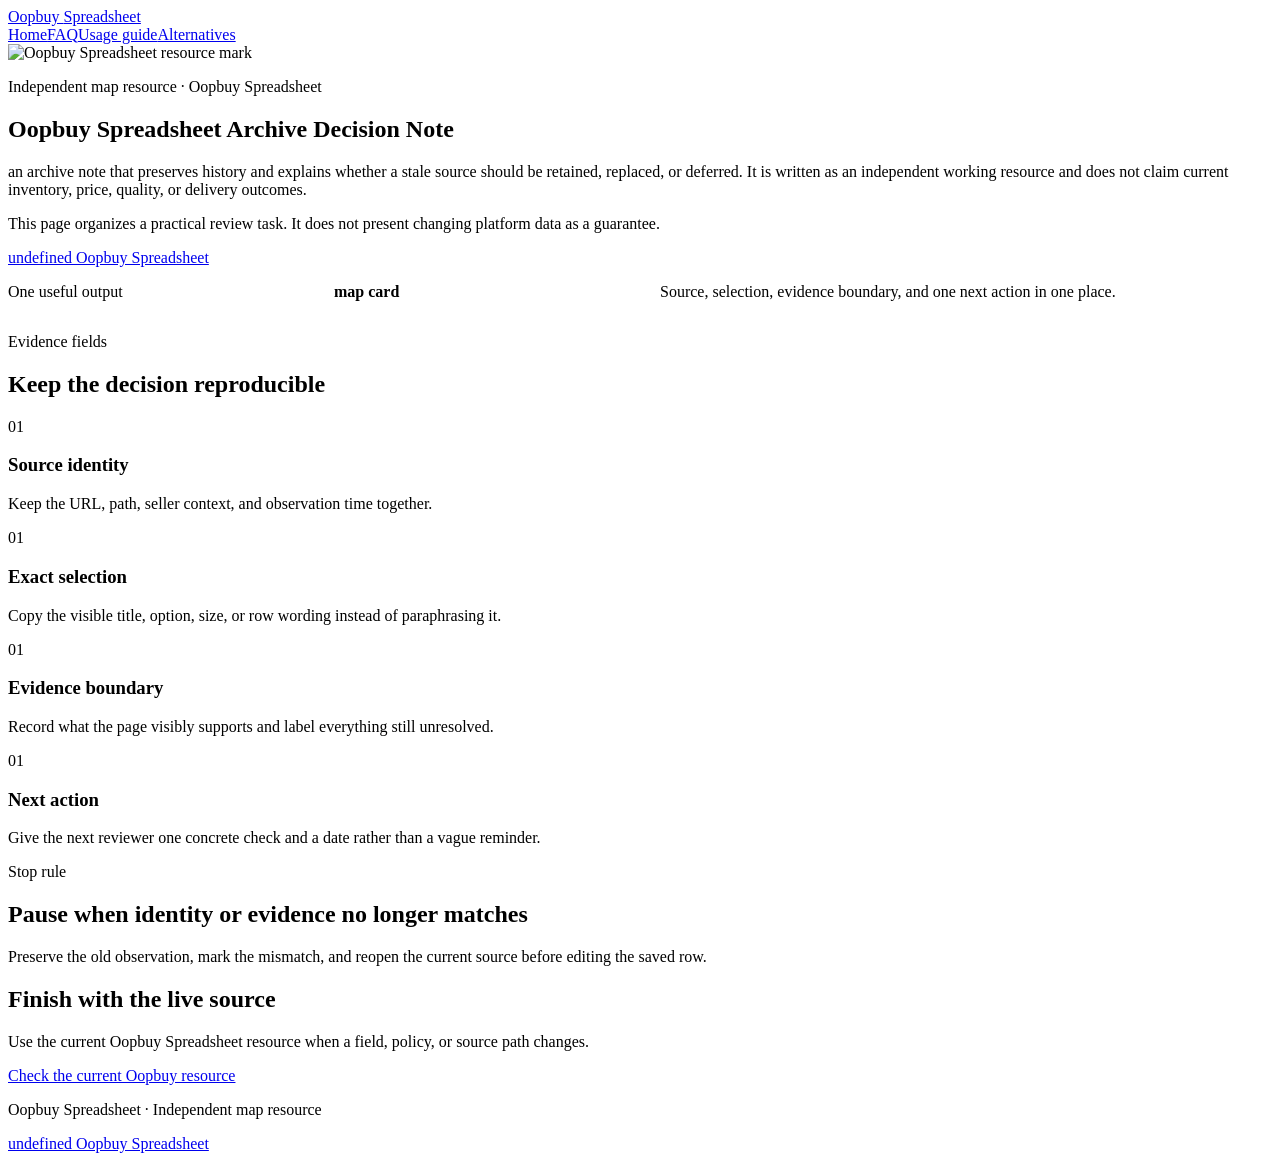
==== index.html @ f2801f82 "Initialize GitHub Pages site" ====
<!doctype html><html lang="en"><head><meta charset="utf-8"><meta name="viewport" content="width=device-width,initial-scale=1"><title>Oopbuy Spreadsheet Archive Decision Note</title><meta name="description" content="an archive note that preserves history and explains whether a stale source should be retained, replaced, or deferred. It is written as an independent working resource and does not claim current inventory, price, quality, or delivery outcomes."><meta name="robots" content="index,follow,max-image-preview:large"><link rel="canonical" href="https://ethanreg005.github.io/oopbuy-spreadsheet-archive-decision-note/"><link rel="stylesheet" href="./styles.css"><style>.hero{display:flex;flex-direction:column;align-items:stretch}.hero-card{display:grid;grid-template-columns:1fr 1fr 2fr;align-items:center;gap:20px}.hero-card strong{margin:0}</style></head><body class="variant-9" style="--ink:#27213f;--accent:#8067d8;--soft:#f2efff"><header><nav class="nav"><a class="brand" href="https://ethanreg005.github.io/oopbuy-spreadsheet-archive-decision-note/">Oopbuy <span>Spreadsheet</span></a><div class="nav-links"><a href="https://ethanreg005.github.io/oopbuy-spreadsheet-archive-decision-note/">Home</a><a href="https://ethanreg005.github.io/oopbuy-spreadsheet-archive-decision-note/faq.html">FAQ</a><a href="https://ethanreg005.github.io/oopbuy-spreadsheet-archive-decision-note/usage-guide.html">Usage guide</a><a href="https://ethanreg005.github.io/oopbuy-spreadsheet-archive-decision-note/alternatives.html">Alternatives</a></div></nav></header><main><section class="hero"><div><img class="logo" src="./brand-logo.png" alt="Oopbuy Spreadsheet resource mark"><p class="kicker">Independent map resource · Oopbuy Spreadsheet</p><h1>Oopbuy Spreadsheet Archive Decision Note</h1><p class="lead">an archive note that preserves history and explains whether a stale source should be retained, replaced, or deferred. It is written as an independent working resource and does not claim current inventory, price, quality, or delivery outcomes.</p><p class="boundary">This page organizes a practical review task. It does not present changing platform data as a guarantee.</p><a class="cta" href="https://oopbuyspsheet.com/">undefined Oopbuy Spreadsheet</a></div><aside class="hero-card"><span>One useful output</span><strong>map card</strong><p>Source, selection, evidence boundary, and one next action in one place.</p></aside></section><section><p class="kicker">Evidence fields</p><h2>Keep the decision reproducible</h2><div class="grid"><article><span class="index">01</span><h3>Source identity</h3><p>Keep the URL, path, seller context, and observation time together.</p></article><article><span class="index">01</span><h3>Exact selection</h3><p>Copy the visible title, option, size, or row wording instead of paraphrasing it.</p></article><article><span class="index">01</span><h3>Evidence boundary</h3><p>Record what the page visibly supports and label everything still unresolved.</p></article><article><span class="index">01</span><h3>Next action</h3><p>Give the next reviewer one concrete check and a date rather than a vague reminder.</p></article></div></section><section class="band"><p class="kicker">Stop rule</p><h2>Pause when identity or evidence no longer matches</h2><p>Preserve the old observation, mark the mismatch, and reopen the current source before editing the saved row.</p></section><section class="callout"><h2>Finish with the live source</h2><p>Use the current Oopbuy Spreadsheet resource when a field, policy, or source path changes.</p><a class="text-link" href="https://oopbuyspsheet.com/">Check the current Oopbuy resource</a></section></main><footer><p>Oopbuy Spreadsheet · Independent map resource</p><a href="https://oopbuyspsheet.com/">undefined Oopbuy Spreadsheet</a></footer></body></html>
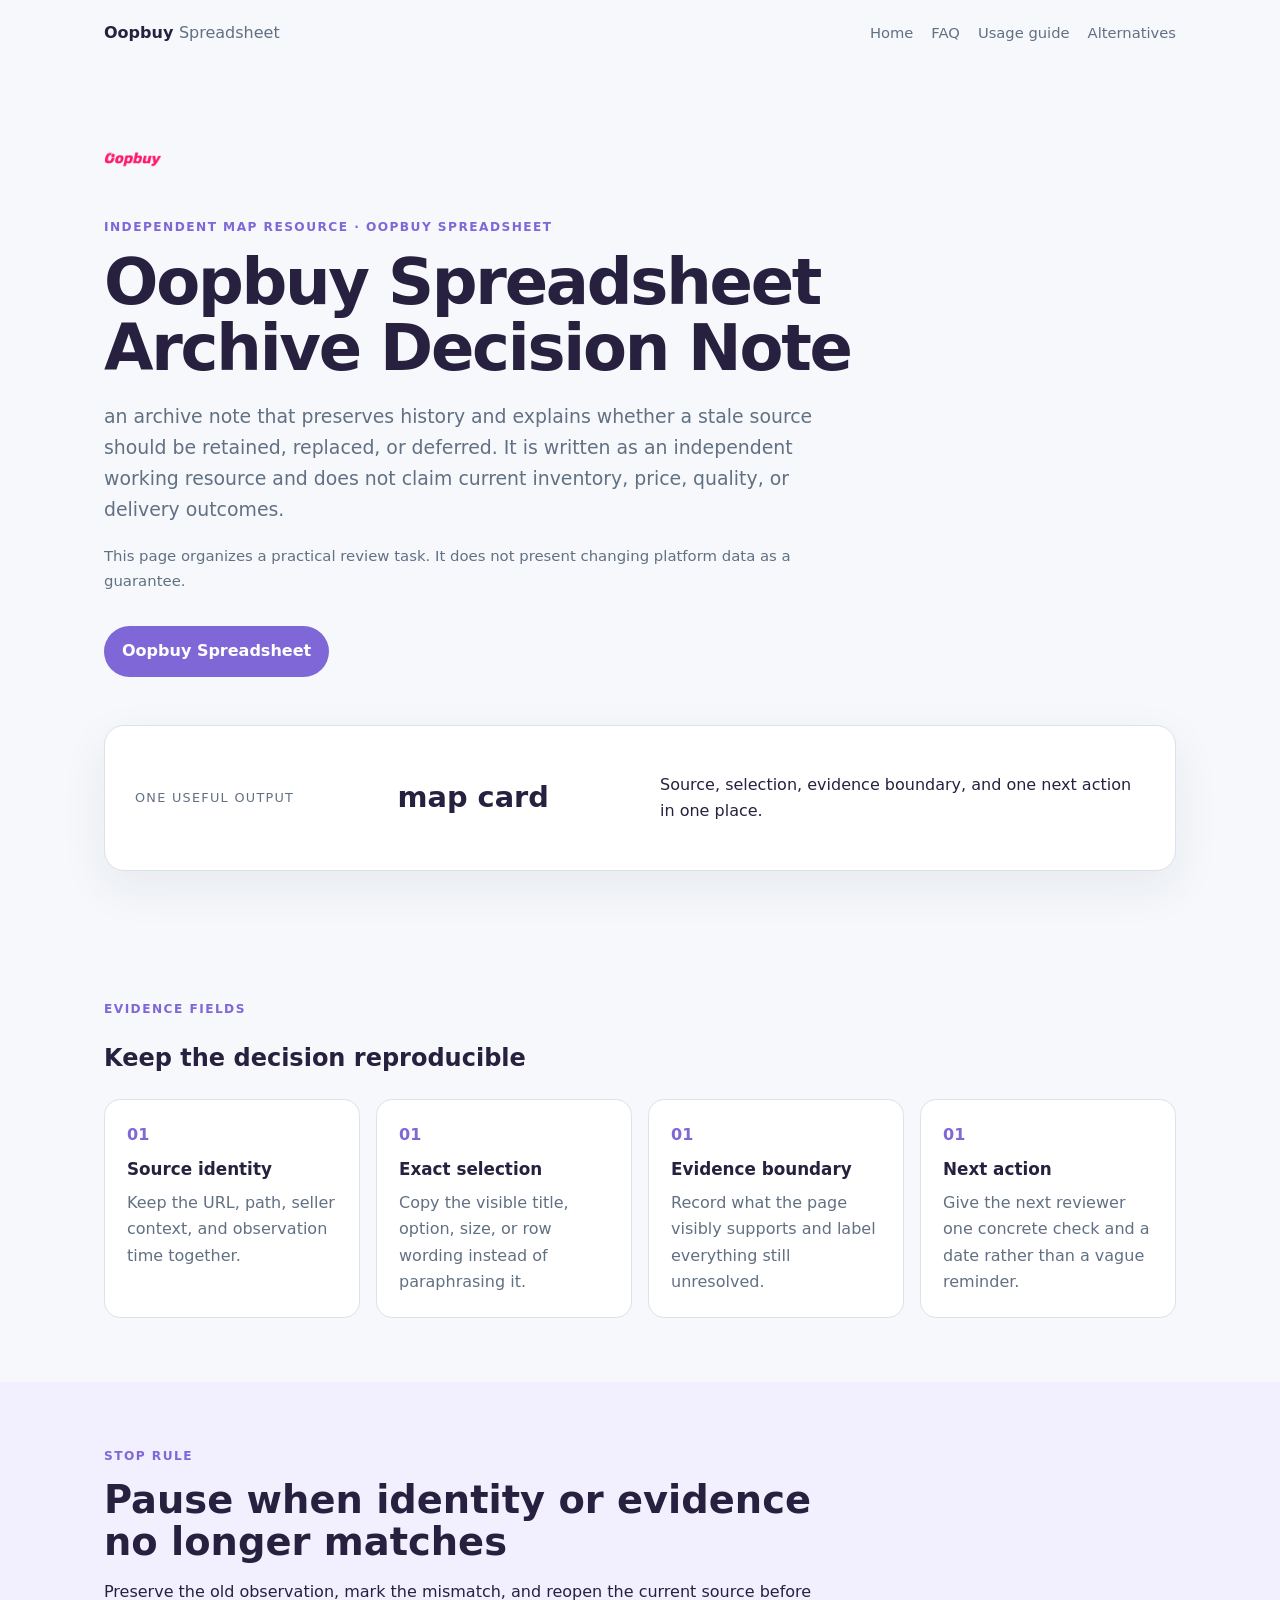
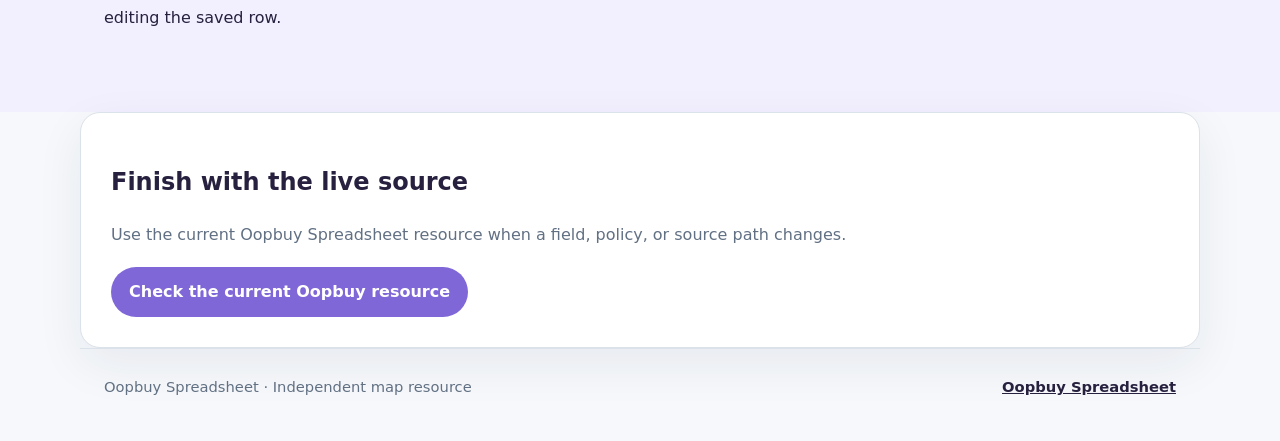
==== commit 53176d63: "Fix unresolved CTA rendering" ====
--- a/index.html
+++ b/index.html
@@ -1 +1 @@
-<!doctype html><html lang="en"><head><meta charset="utf-8"><meta name="viewport" content="width=device-width,initial-scale=1"><title>Oopbuy Spreadsheet Archive Decision Note</title><meta name="description" content="an archive note that preserves history and explains whether a stale source should be retained, replaced, or deferred. It is written as an independent working resource and does not claim current inventory, price, quality, or delivery outcomes."><meta name="robots" content="index,follow,max-image-preview:large"><link rel="canonical" href="https://ethanreg005.github.io/oopbuy-spreadsheet-archive-decision-note/"><link rel="stylesheet" href="./styles.css"><style>.hero{display:flex;flex-direction:column;align-items:stretch}.hero-card{display:grid;grid-template-columns:1fr 1fr 2fr;align-items:center;gap:20px}.hero-card strong{margin:0}</style></head><body class="variant-9" style="--ink:#27213f;--accent:#8067d8;--soft:#f2efff"><header><nav class="nav"><a class="brand" href="https://ethanreg005.github.io/oopbuy-spreadsheet-archive-decision-note/">Oopbuy <span>Spreadsheet</span></a><div class="nav-links"><a href="https://ethanreg005.github.io/oopbuy-spreadsheet-archive-decision-note/">Home</a><a href="https://ethanreg005.github.io/oopbuy-spreadsheet-archive-decision-note/faq.html">FAQ</a><a href="https://ethanreg005.github.io/oopbuy-spreadsheet-archive-decision-note/usage-guide.html">Usage guide</a><a href="https://ethanreg005.github.io/oopbuy-spreadsheet-archive-decision-note/alternatives.html">Alternatives</a></div></nav></header><main><section class="hero"><div><img class="logo" src="./brand-logo.png" alt="Oopbuy Spreadsheet resource mark"><p class="kicker">Independent map resource · Oopbuy Spreadsheet</p><h1>Oopbuy Spreadsheet Archive Decision Note</h1><p class="lead">an archive note that preserves history and explains whether a stale source should be retained, replaced, or deferred. It is written as an independent working resource and does not claim current inventory, price, quality, or delivery outcomes.</p><p class="boundary">This page organizes a practical review task. It does not present changing platform data as a guarantee.</p><a class="cta" href="https://oopbuyspsheet.com/">undefined Oopbuy Spreadsheet</a></div><aside class="hero-card"><span>One useful output</span><strong>map card</strong><p>Source, selection, evidence boundary, and one next action in one place.</p></aside></section><section><p class="kicker">Evidence fields</p><h2>Keep the decision reproducible</h2><div class="grid"><article><span class="index">01</span><h3>Source identity</h3><p>Keep the URL, path, seller context, and observation time together.</p></article><article><span class="index">01</span><h3>Exact selection</h3><p>Copy the visible title, option, size, or row wording instead of paraphrasing it.</p></article><article><span class="index">01</span><h3>Evidence boundary</h3><p>Record what the page visibly supports and label everything still unresolved.</p></article><article><span class="index">01</span><h3>Next action</h3><p>Give the next reviewer one concrete check and a date rather than a vague reminder.</p></article></div></section><section class="band"><p class="kicker">Stop rule</p><h2>Pause when identity or evidence no longer matches</h2><p>Preserve the old observation, mark the mismatch, and reopen the current source before editing the saved row.</p></section><section class="callout"><h2>Finish with the live source</h2><p>Use the current Oopbuy Spreadsheet resource when a field, policy, or source path changes.</p><a class="text-link" href="https://oopbuyspsheet.com/">Check the current Oopbuy resource</a></section></main><footer><p>Oopbuy Spreadsheet · Independent map resource</p><a href="https://oopbuyspsheet.com/">undefined Oopbuy Spreadsheet</a></footer></body></html>+<!doctype html><html lang="en"><head><meta charset="utf-8"><meta name="viewport" content="width=device-width,initial-scale=1"><title>Oopbuy Spreadsheet Archive Decision Note</title><meta name="description" content="an archive note that preserves history and explains whether a stale source should be retained, replaced, or deferred. It is written as an independent working resource and does not claim current inventory, price, quality, or delivery outcomes."><meta name="robots" content="index,follow,max-image-preview:large"><link rel="canonical" href="https://ethanreg005.github.io/oopbuy-spreadsheet-archive-decision-note/"><link rel="stylesheet" href="./styles.css"><style>.hero{display:flex;flex-direction:column;align-items:stretch}.hero-card{display:grid;grid-template-columns:1fr 1fr 2fr;align-items:center;gap:20px}.hero-card strong{margin:0}</style></head><body class="variant-9" style="--ink:#27213f;--accent:#8067d8;--soft:#f2efff"><header><nav class="nav"><a class="brand" href="https://ethanreg005.github.io/oopbuy-spreadsheet-archive-decision-note/">Oopbuy <span>Spreadsheet</span></a><div class="nav-links"><a href="https://ethanreg005.github.io/oopbuy-spreadsheet-archive-decision-note/">Home</a><a href="https://ethanreg005.github.io/oopbuy-spreadsheet-archive-decision-note/faq.html">FAQ</a><a href="https://ethanreg005.github.io/oopbuy-spreadsheet-archive-decision-note/usage-guide.html">Usage guide</a><a href="https://ethanreg005.github.io/oopbuy-spreadsheet-archive-decision-note/alternatives.html">Alternatives</a></div></nav></header><main><section class="hero"><div><img class="logo" src="./brand-logo.png" alt="Oopbuy Spreadsheet resource mark"><p class="kicker">Independent map resource · Oopbuy Spreadsheet</p><h1>Oopbuy Spreadsheet Archive Decision Note</h1><p class="lead">an archive note that preserves history and explains whether a stale source should be retained, replaced, or deferred. It is written as an independent working resource and does not claim current inventory, price, quality, or delivery outcomes.</p><p class="boundary">This page organizes a practical review task. It does not present changing platform data as a guarantee.</p><a class="cta" href="https://oopbuyspsheet.com/">Oopbuy Spreadsheet</a></div><aside class="hero-card"><span>One useful output</span><strong>map card</strong><p>Source, selection, evidence boundary, and one next action in one place.</p></aside></section><section><p class="kicker">Evidence fields</p><h2>Keep the decision reproducible</h2><div class="grid"><article><span class="index">01</span><h3>Source identity</h3><p>Keep the URL, path, seller context, and observation time together.</p></article><article><span class="index">01</span><h3>Exact selection</h3><p>Copy the visible title, option, size, or row wording instead of paraphrasing it.</p></article><article><span class="index">01</span><h3>Evidence boundary</h3><p>Record what the page visibly supports and label everything still unresolved.</p></article><article><span class="index">01</span><h3>Next action</h3><p>Give the next reviewer one concrete check and a date rather than a vague reminder.</p></article></div></section><section class="band"><p class="kicker">Stop rule</p><h2>Pause when identity or evidence no longer matches</h2><p>Preserve the old observation, mark the mismatch, and reopen the current source before editing the saved row.</p></section><section class="callout"><h2>Finish with the live source</h2><p>Use the current Oopbuy Spreadsheet resource when a field, policy, or source path changes.</p><a class="text-link" href="https://oopbuyspsheet.com/">Check the current Oopbuy resource</a></section></main><footer><p>Oopbuy Spreadsheet · Independent map resource</p><a href="https://oopbuyspsheet.com/">Oopbuy Spreadsheet</a></footer></body></html>
--- a/styles.css
+++ b/styles.css
@@ -0,0 +1 @@
+:root{color-scheme:light;--ink:#203047;--muted:#617083;--line:#dbe2e9;--paper:#f6f8fb;--panel:#fff;--accent:#0c7285;--soft:#e6f6f7}*{box-sizing:border-box}body{margin:0;background:var(--paper);color:var(--ink);font:16px/1.65 Inter,ui-sans-serif,system-ui,-apple-system,"Segoe UI",sans-serif}a{color:inherit}.nav{max-width:1120px;margin:auto;padding:20px 24px;display:flex;align-items:center;justify-content:space-between;gap:24px}.brand{font-weight:800;text-decoration:none}.brand span{font-weight:500;color:var(--muted)}.nav-links{display:flex;gap:18px;flex-wrap:wrap;font-size:.92rem}.nav-links a{text-decoration:none;color:var(--muted)}.hero,.compact-hero,main>section{max-width:1120px;margin:0 auto;padding:64px 24px}.hero{display:grid;grid-template-columns:minmax(0,1.25fr) minmax(260px,.75fr);gap:48px;align-items:center}.compact-hero{padding-bottom:28px}.kicker{margin:0 0 12px;color:var(--accent);font-size:.76rem;font-weight:800;letter-spacing:.12em;text-transform:uppercase}.hero h1,.compact-hero h1{max-width:820px;margin:0 0 18px;font-size:clamp(2.2rem,5vw,4.5rem);line-height:1.04;letter-spacing:-.035em}.compact-hero h1{font-size:clamp(2rem,4vw,3.5rem)}.lead{max-width:760px;color:var(--muted);font-size:1.18rem}.boundary{max-width:700px;color:var(--muted);font-size:.93rem}.cta,.text-link{display:inline-flex;align-items:center;margin-top:18px;background:var(--accent);color:#fff;padding:12px 18px;border-radius:999px;text-decoration:none;font-weight:750}.hero-card,.callout{background:var(--panel);border:1px solid var(--line);border-radius:20px;padding:30px;box-shadow:0 16px 48px #20304712}.hero-card span{display:block;color:var(--muted);font-size:.8rem;text-transform:uppercase;letter-spacing:.1em}.hero-card strong{display:block;margin:16px 0 4px;font-size:1.8rem;line-height:1.1}.grid{display:grid;grid-template-columns:repeat(4,minmax(0,1fr));gap:16px}.grid article,.comparison article{background:var(--panel);border:1px solid var(--line);padding:22px;border-radius:16px}.grid h3{margin:8px 0 6px;font-size:1.05rem}.grid p,.comparison p,.callout p{color:var(--muted);margin:0}.index{font-weight:800;color:var(--accent)}.band{background:var(--soft);max-width:none!important;padding-left:max(24px,calc((100vw - 1072px)/2))!important;padding-right:max(24px,calc((100vw - 1072px)/2))!important}.band h2,.steps-block h2,.review h2{max-width:760px;margin:0 0 12px;font-size:clamp(1.7rem,3vw,2.6rem);line-height:1.1}.band p{max-width:760px}.steps,.steps-block ol{list-style:none;margin:0;padding:0;display:grid;gap:14px;max-width:820px}.steps li,.steps-block li{display:flex;gap:18px;align-items:flex-start;background:var(--panel);border:1px solid var(--line);border-radius:14px;padding:18px}.steps li>span,.steps-block b{color:var(--accent);font-weight:850;min-width:28px}.steps h2{font-size:1.12rem;margin:0 0 4px}.steps p{color:var(--muted);margin:0}.matrix{display:grid;grid-template-columns:repeat(4,minmax(0,1fr));gap:12px}.matrix div{display:grid;gap:10px;background:var(--panel);border-top:4px solid var(--accent);border-radius:12px;padding:18px;border-left:1px solid var(--line);border-right:1px solid var(--line);border-bottom:1px solid var(--line)}.matrix span{color:var(--muted)}.review{max-width:1120px!important;display:grid;grid-template-columns:1fr 280px;gap:28px;align-items:stretch}.review aside{display:grid;align-content:center;gap:8px;background:var(--ink);color:#fff;border-radius:20px;padding:24px}.review aside span{opacity:.72}.faq-list{display:grid;grid-template-columns:repeat(3,minmax(0,1fr));gap:16px}.faq-list article{background:var(--panel);border:1px solid var(--line);padding:22px;border-radius:16px}.faq-list h2{font-size:1.08rem;margin:0 0 8px}.faq-list p{color:var(--muted);margin:0}.comparison{display:grid;grid-template-columns:repeat(3,minmax(0,1fr));gap:16px}.comparison h2{font-size:1.2rem;margin:0 0 8px}.logo{width:58px;height:58px;object-fit:contain;margin-bottom:20px}footer{max-width:1120px;margin:0 auto;padding:26px 24px 42px;border-top:1px solid var(--line);display:flex;justify-content:space-between;gap:18px;color:var(--muted);font-size:.92rem}footer p{margin:0}footer a{font-weight:700;color:var(--ink)}@media(max-width:760px){.nav{align-items:flex-start;flex-direction:column}.hero,.review{grid-template-columns:1fr;gap:26px}.grid,.faq-list,.comparison,.matrix{grid-template-columns:1fr 1fr}.hero,.compact-hero,main>section{padding-top:42px;padding-bottom:42px}footer{flex-direction:column}}@media(max-width:480px){.grid,.faq-list,.comparison,.matrix{grid-template-columns:1fr}.hero h1{font-size:2.35rem}.nav-links{gap:12px;font-size:.84rem}}
